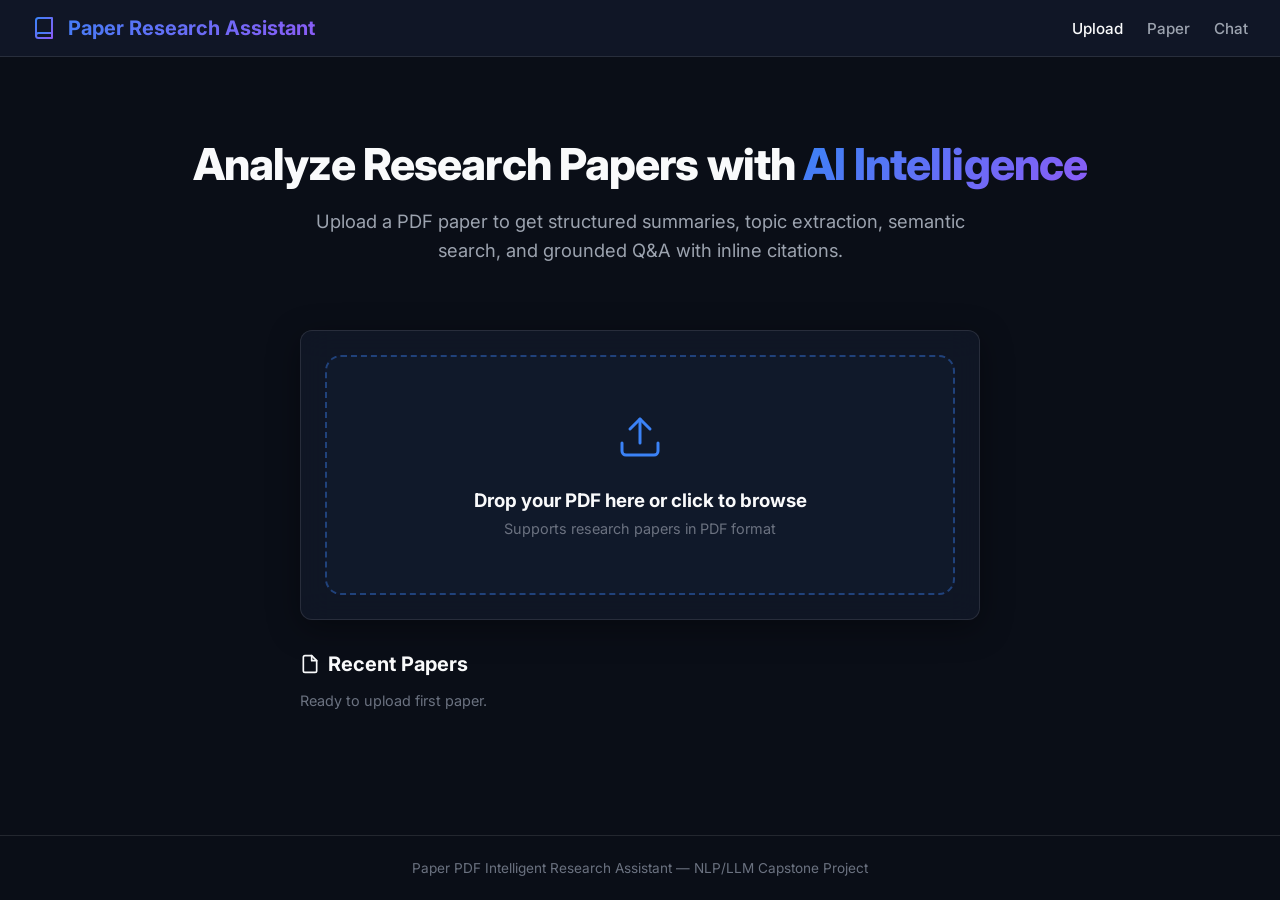
==== frontend/index.html @ a8217ef2 "Implement LLM and frontend research assistant" ====
<!DOCTYPE html>
<html lang="en">
<head>
  <meta charset="UTF-8">
  <meta name="viewport" content="width=device-width, initial-scale=1.0">
  <meta name="description" content="Upload and analyze research papers with AI-powered summarization, semantic retrieval, and grounded Q&A.">
  <title>Paper Research Assistant</title>
  <link rel="preconnect" href="https://fonts.googleapis.com">
  <link href="https://fonts.googleapis.com/css2?family=Inter:wght@400;500;600;700;800&display=swap" rel="stylesheet">
  <link rel="stylesheet" href="css/style.css">
</head>
<body>

  <header>
    <a href="index.html" class="logo">
      <svg width="24" height="24" viewBox="0 0 24 24" fill="none" stroke="url(#grad)" stroke-width="2" stroke-linecap="round" stroke-linejoin="round">
        <defs><linearGradient id="grad" x1="0" y1="0" x2="1" y2="1"><stop offset="0%" stop-color="#3b82f6"/><stop offset="100%" stop-color="#8b5cf6"/></linearGradient></defs>
        <path d="M4 19.5A2.5 2.5 0 0 1 6.5 17H20"/>
        <path d="M6.5 2H20v20H6.5A2.5 2.5 0 0 1 4 19.5v-15A2.5 2.5 0 0 1 6.5 2z"/>
        <line x1="8" y1="7" x2="16" y2="7"/>
        <line x1="8" y1="11" x2="14" y2="11"/>
      </svg>
      Paper Research Assistant
    </a>
    <nav>
      <a href="index.html" class="active">Upload</a>
      <a href="paper.html">Paper</a>
      <a href="chat.html">Chat</a>
    </nav>
  </header>

  <main>
    <section class="hero">
      <h1>Analyze Research Papers with <span>AI Intelligence</span></h1>
      <p>Upload a PDF paper to get structured summaries, topic extraction, semantic search, and grounded Q&A with inline citations.</p>
    </section>

    <!-- Upload Area -->
    <div class="card" style="max-width: 680px; margin: 0 auto 2rem;">
      <div id="uploadArea" class="upload-area">
        <div class="upload-icon">
          <svg width="48" height="48" viewBox="0 0 24 24" fill="none" stroke="currentColor" stroke-width="1.5" stroke-linecap="round" stroke-linejoin="round">
            <path d="M21 15v4a2 2 0 0 1-2 2H5a2 2 0 0 1-2-2v-4"/>
            <polyline points="17 8 12 3 7 8"/>
            <line x1="12" y1="3" x2="12" y2="15"/>
          </svg>
        </div>
        <h3 style="margin-bottom: 0.5rem;">Drop your PDF here or click to browse</h3>
        <p style="color: var(--text-muted); font-size: 0.9rem;">Supports research papers in PDF format</p>
        <input type="file" id="fileInput" accept=".pdf" hidden>
      </div>
      <div id="uploadStatus"></div>
    </div>

    <!-- Recent Documents -->
    <div style="max-width: 680px; margin: 0 auto;">
      <h2 class="section-title">
        <svg width="20" height="20" viewBox="0 0 24 24" fill="none" stroke="currentColor" stroke-width="2" stroke-linecap="round" stroke-linejoin="round">
          <path d="M14 2H6a2 2 0 0 0-2 2v16a2 2 0 0 0 2 2h12a2 2 0 0 0 2-2V8z"/>
          <polyline points="14 2 14 8 20 8"/>
        </svg>
        Recent Papers
      </h2>
      <div id="recentDocsList">
        <p style="color: var(--text-muted); font-size: 0.9rem;">No papers uploaded yet.</p>
      </div>
    </div>
  </main>

  <footer>
    Paper PDF Intelligent Research Assistant &mdash; NLP/LLM Capstone Project
  </footer>

  <script src="js/api.js"></script>
  <script src="js/upload.js"></script>
</body>
</html>
---- frontend/css/style.css ----
:root {
  --bg-primary: #0a0e17;
  --bg-secondary: #111827;
  --bg-card: rgba(17, 24, 39, 0.85);
  --border-color: rgba(255, 255, 255, 0.1);
  --accent-primary: #3b82f6;
  --accent-gradient: linear-gradient(135deg, #3b82f6 0%, #8b5cf6 100%);
  --accent-cyan: #06b6d4;
  --accent-emerald: #10b981;
  --text-primary: #f9fafb;
  --text-secondary: #9ca3af;
  --text-muted: #6b7280;
  --radius-sm: 8px;
  --radius-md: 12px;
  --radius-lg: 16px;
  --shadow-card: 0 8px 32px 0 rgba(0, 0, 0, 0.37);
  --transition: all 0.25s ease-in-out;
}

* {
  box-sizing: border-box;
  margin: 0;
  padding: 0;
  font-family: 'Inter', -apple-system, BlinkMacSystemFont, "Segoe UI", Roboto, sans-serif;
}

body {
  background-color: var(--bg-primary);
  color: var(--text-primary);
  min-height: 100vh;
  display: flex;
  flex-direction: column;
}

header {
  background: rgba(17, 24, 39, 0.95);
  backdrop-filter: blur(10px);
  border-bottom: 1px solid var(--border-color);
  padding: 1rem 2rem;
  display: flex;
  justify-content: space-between;
  align-items: center;
  position: sticky;
  top: 0;
  z-index: 100;
}

.logo {
  display: flex;
  align-items: center;
  gap: 0.75rem;
  font-size: 1.25rem;
  font-weight: 700;
  background: var(--accent-gradient);
  -webkit-background-clip: text;
  -webkit-text-fill-color: transparent;
  text-decoration: none;
}

nav {
  display: flex;
  gap: 1.5rem;
}

nav a {
  color: var(--text-secondary);
  text-decoration: none;
  font-weight: 500;
  font-size: 0.95rem;
  transition: var(--transition);
}

nav a:hover, nav a.active {
  color: var(--text-primary);
}

main {
  flex: 1;
  max-width: 1200px;
  width: 100%;
  margin: 0 auto;
  padding: 2rem 1.5rem;
}

.hero {
  text-align: center;
  padding: 3rem 1rem 2rem;
}

.hero h1 {
  font-size: 2.75rem;
  font-weight: 800;
  margin-bottom: 1rem;
  letter-spacing: -0.02em;
}

.hero h1 span {
  background: var(--accent-gradient);
  -webkit-background-clip: text;
  -webkit-text-fill-color: transparent;
}

.hero p {
  color: var(--text-secondary);
  font-size: 1.15rem;
  max-width: 650px;
  margin: 0 auto 2rem;
  line-height: 1.6;
}

.card {
  background: var(--bg-card);
  backdrop-filter: blur(16px);
  border: 1px solid var(--border-color);
  border-radius: var(--radius-md);
  padding: 1.5rem;
  box-shadow: var(--shadow-card);
  margin-bottom: 1.5rem;
}

.upload-area {
  border: 2px dashed rgba(59, 130, 246, 0.4);
  border-radius: var(--radius-lg);
  padding: 3.5rem 2rem;
  text-align: center;
  cursor: pointer;
  transition: var(--transition);
  background: rgba(59, 130, 246, 0.03);
}

.upload-area:hover, .upload-area.dragover {
  border-color: var(--accent-primary);
  background: rgba(59, 130, 246, 0.08);
}

.upload-icon {
  font-size: 3rem;
  color: var(--accent-primary);
  margin-bottom: 1rem;
}

.btn {
  display: inline-flex;
  align-items: center;
  gap: 0.5rem;
  padding: 0.75rem 1.5rem;
  border-radius: var(--radius-sm);
  font-weight: 600;
  font-size: 0.95rem;
  cursor: pointer;
  border: none;
  transition: var(--transition);
  text-decoration: none;
}

.btn-primary {
  background: var(--accent-gradient);
  color: #fff;
  box-shadow: 0 4px 14px 0 rgba(59, 130, 246, 0.39);
}

.btn-primary:hover {
  transform: translateY(-1px);
  box-shadow: 0 6px 20px rgba(59, 130, 246, 0.5);
}

.badge {
  display: inline-block;
  padding: 0.25rem 0.6rem;
  border-radius: 9999px;
  font-size: 0.75rem;
  font-weight: 600;
  text-transform: uppercase;
}

.badge-rag { background: rgba(59, 130, 246, 0.2); color: #60a5fa; border: 1px solid rgba(59, 130, 246, 0.4); }
.badge-web { background: rgba(16, 185, 129, 0.2); color: #34d399; border: 1px solid rgba(16, 185, 129, 0.4); }
.badge-hybrid { background: rgba(139, 92, 246, 0.2); color: #c084fc; border: 1px solid rgba(139, 92, 246, 0.4); }

.grid-2 { display: grid; grid-template-columns: repeat(auto-fit, minmax(320px, 1fr)); gap: 1.5rem; }
.grid-3 { display: grid; grid-template-columns: repeat(auto-fit, minmax(260px, 1fr)); gap: 1rem; }

.section-title {
  font-size: 1.25rem;
  font-weight: 700;
  margin-bottom: 1rem;
  display: flex;
  align-items: center;
  gap: 0.5rem;
}

.tag-list {
  display: flex;
  flex-wrap: wrap;
  gap: 0.5rem;
}

.tag {
  background: rgba(255, 255, 255, 0.05);
  border: 1px solid var(--border-color);
  padding: 0.35rem 0.75rem;
  border-radius: var(--radius-sm);
  font-size: 0.85rem;
  color: var(--text-primary);
}

.loader {
  border: 3px solid rgba(255, 255, 255, 0.1);
  border-radius: 50%;
  border-top: 3px solid var(--accent-primary);
  width: 24px;
  height: 24px;
  animation: spin 1s linear infinite;
  display: inline-block;
}

@keyframes spin {
  0% { transform: rotate(0deg); }
  100% { transform: rotate(360deg); }
}

footer {
  text-align: center;
  padding: 1.5rem;
  color: var(--text-muted);
  font-size: 0.85rem;
  border-top: 1px solid var(--border-color);
}
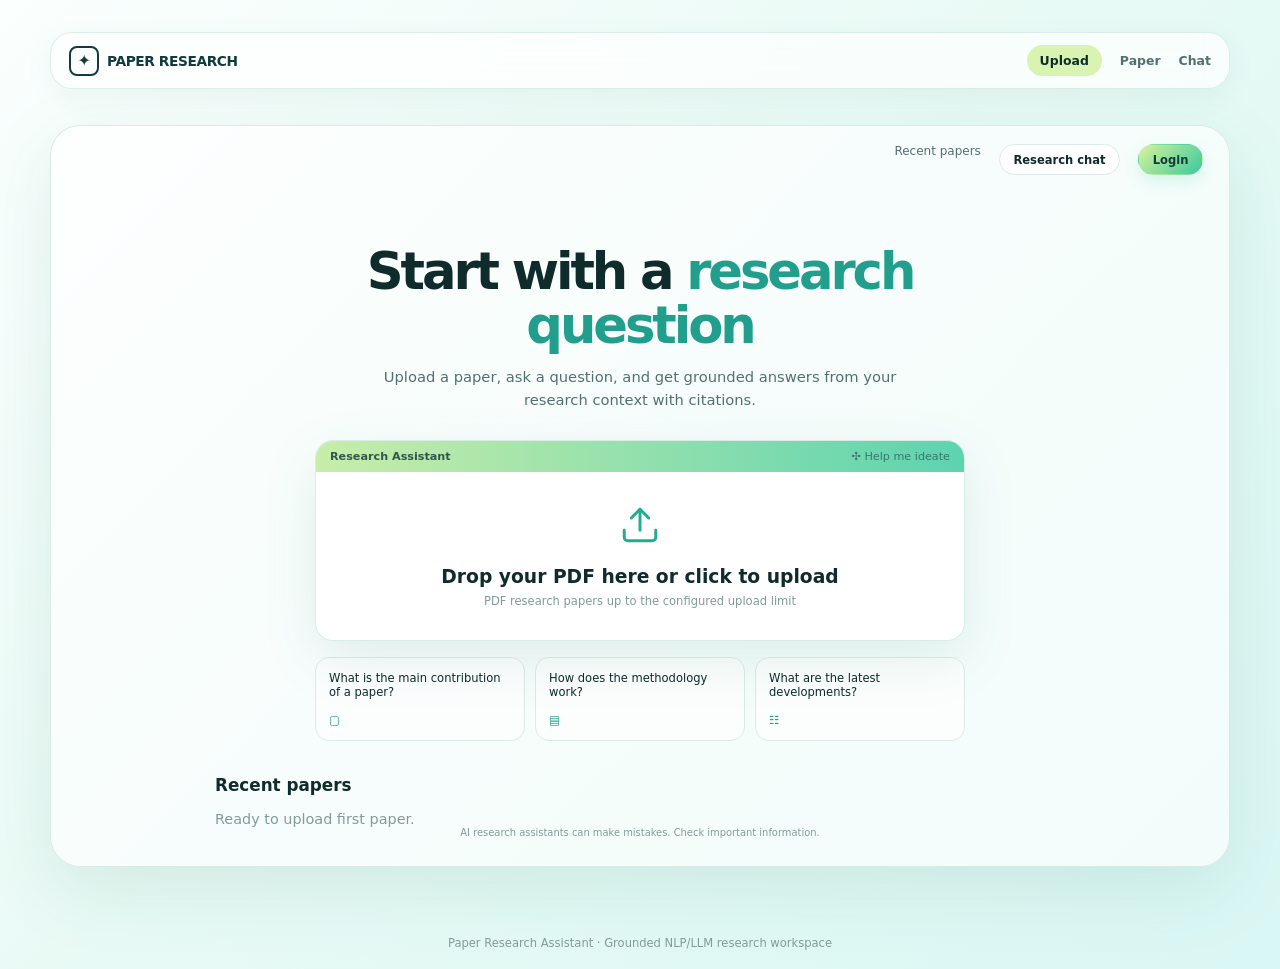
==== commit 9948f3f7: "Refresh frontend with research workspace design" ====
--- a/frontend/index.html
+++ b/frontend/index.html
@@ -3,25 +3,15 @@
 <head>
   <meta charset="UTF-8">
   <meta name="viewport" content="width=device-width, initial-scale=1.0">
-  <meta name="description" content="Upload and analyze research papers with AI-powered summarization, semantic retrieval, and grounded Q&A.">
+  <meta name="description" content="Upload and explore research papers with an AI research assistant.">
   <title>Paper Research Assistant</title>
   <link rel="preconnect" href="https://fonts.googleapis.com">
-  <link href="https://fonts.googleapis.com/css2?family=Inter:wght@400;500;600;700;800&display=swap" rel="stylesheet">
+  <link href="https://fonts.googleapis.com/css2?family=DM+Sans:wght@400;500;600;700;800&display=swap" rel="stylesheet">
   <link rel="stylesheet" href="css/style.css">
 </head>
 <body>
-
   <header>
-    <a href="index.html" class="logo">
-      <svg width="24" height="24" viewBox="0 0 24 24" fill="none" stroke="url(#grad)" stroke-width="2" stroke-linecap="round" stroke-linejoin="round">
-        <defs><linearGradient id="grad" x1="0" y1="0" x2="1" y2="1"><stop offset="0%" stop-color="#3b82f6"/><stop offset="100%" stop-color="#8b5cf6"/></linearGradient></defs>
-        <path d="M4 19.5A2.5 2.5 0 0 1 6.5 17H20"/>
-        <path d="M6.5 2H20v20H6.5A2.5 2.5 0 0 1 4 19.5v-15A2.5 2.5 0 0 1 6.5 2z"/>
-        <line x1="8" y1="7" x2="16" y2="7"/>
-        <line x1="8" y1="11" x2="14" y2="11"/>
-      </svg>
-      Paper Research Assistant
-    </a>
+    <a href="index.html" class="logo"><span class="logo-mark">✦</span> PAPER RESEARCH</a>
     <nav>
       <a href="index.html" class="active">Upload</a>
       <a href="paper.html">Paper</a>
@@ -29,47 +19,43 @@
     </nav>
   </header>
 
-  <main>
-    <section class="hero">
-      <h1>Analyze Research Papers with <span>AI Intelligence</span></h1>
-      <p>Upload a PDF paper to get structured summaries, topic extraction, semantic search, and grounded Q&A with inline citations.</p>
+  <main class="research-shell">
+    <section class="research-workspace landing-workspace">
+      <div class="workspace-topbar">
+        <a href="#recent">Recent papers</a>
+        <a href="chat.html" class="btn">Research chat</a>
+        <a href="chat.html" class="btn btn-primary">Login</a>
+      </div>
+      <section class="hero">
+        <h1>Start with a <span>research question</span></h1>
+        <p>Upload a paper, ask a question, and get grounded answers from your research context with citations.</p>
+      </section>
+
+      <div class="landing-composer card">
+        <div class="landing-composer-bar"><strong>Research Assistant</strong><span>✣ Help me ideate</span></div>
+        <div id="uploadArea" class="upload-area">
+          <div class="upload-icon"><svg viewBox="0 0 24 24" fill="none" stroke="currentColor" stroke-width="1.7" stroke-linecap="round" stroke-linejoin="round"><path d="M21 15v4a2 2 0 0 1-2 2H5a2 2 0 0 1-2-2v-4"/><polyline points="17 8 12 3 7 8"/><line x1="12" y1="3" x2="12" y2="15"/></svg></div>
+          <h3>Drop your PDF here or click to upload</h3>
+          <p>PDF research papers up to the configured upload limit</p>
+          <input type="file" id="fileInput" accept=".pdf,application/pdf" hidden>
+        </div>
+        <div id="uploadStatus"></div>
+      </div>
+
+      <div class="landing-suggestions">
+        <a class="suggestion-card" href="chat.html">What is the main contribution of a paper?<span class="suggestion-icon">▢</span></a>
+        <a class="suggestion-card" href="chat.html">How does the methodology work?<span class="suggestion-icon">▤</span></a>
+        <a class="suggestion-card" href="chat.html">What are the latest developments?<span class="suggestion-icon">☷</span></a>
+      </div>
+
+      <section id="recent" class="recent-section">
+        <h2 class="section-title">Recent papers</h2>
+        <div id="recentDocsList"><p class="empty-state">No papers uploaded yet.</p></div>
+      </section>
+      <p class="chat-disclaimer">AI research assistants can make mistakes. Check important information.</p>
     </section>
-
-    <!-- Upload Area -->
-    <div class="card" style="max-width: 680px; margin: 0 auto 2rem;">
-      <div id="uploadArea" class="upload-area">
-        <div class="upload-icon">
-          <svg width="48" height="48" viewBox="0 0 24 24" fill="none" stroke="currentColor" stroke-width="1.5" stroke-linecap="round" stroke-linejoin="round">
-            <path d="M21 15v4a2 2 0 0 1-2 2H5a2 2 0 0 1-2-2v-4"/>
-            <polyline points="17 8 12 3 7 8"/>
-            <line x1="12" y1="3" x2="12" y2="15"/>
-          </svg>
-        </div>
-        <h3 style="margin-bottom: 0.5rem;">Drop your PDF here or click to browse</h3>
-        <p style="color: var(--text-muted); font-size: 0.9rem;">Supports research papers in PDF format</p>
-        <input type="file" id="fileInput" accept=".pdf" hidden>
-      </div>
-      <div id="uploadStatus"></div>
-    </div>
-
-    <!-- Recent Documents -->
-    <div style="max-width: 680px; margin: 0 auto;">
-      <h2 class="section-title">
-        <svg width="20" height="20" viewBox="0 0 24 24" fill="none" stroke="currentColor" stroke-width="2" stroke-linecap="round" stroke-linejoin="round">
-          <path d="M14 2H6a2 2 0 0 0-2 2v16a2 2 0 0 0 2 2h12a2 2 0 0 0 2-2V8z"/>
-          <polyline points="14 2 14 8 20 8"/>
-        </svg>
-        Recent Papers
-      </h2>
-      <div id="recentDocsList">
-        <p style="color: var(--text-muted); font-size: 0.9rem;">No papers uploaded yet.</p>
-      </div>
-    </div>
   </main>
-
-  <footer>
-    Paper PDF Intelligent Research Assistant &mdash; NLP/LLM Capstone Project
-  </footer>
+  <footer>Paper Research Assistant · Grounded NLP/LLM research workspace</footer>
 
   <script src="js/api.js"></script>
   <script src="js/upload.js"></script>
--- a/frontend/css/style.css
+++ b/frontend/css/style.css
@@ -1,228 +1,110 @@
 :root {
-  --bg-primary: #0a0e17;
-  --bg-secondary: #111827;
-  --bg-card: rgba(17, 24, 39, 0.85);
-  --border-color: rgba(255, 255, 255, 0.1);
-  --accent-primary: #3b82f6;
-  --accent-gradient: linear-gradient(135deg, #3b82f6 0%, #8b5cf6 100%);
-  --accent-cyan: #06b6d4;
-  --accent-emerald: #10b981;
-  --text-primary: #f9fafb;
-  --text-secondary: #9ca3af;
-  --text-muted: #6b7280;
-  --radius-sm: 8px;
-  --radius-md: 12px;
-  --radius-lg: 16px;
-  --shadow-card: 0 8px 32px 0 rgba(0, 0, 0, 0.37);
-  --transition: all 0.25s ease-in-out;
+  --bg-primary: #eafbf6;
+  --bg-secondary: #f9fffd;
+  --bg-card: rgba(255, 255, 255, 0.84);
+  --border-color: #dcebe7;
+  --accent-primary: #39c9a0;
+  --accent-gradient: linear-gradient(135deg, #d7f39a 0%, #39c9a0 100%);
+  --accent-cyan: #169d8b;
+  --accent-emerald: #1eae8c;
+  --text-primary: #102b2c;
+  --text-secondary: #527071;
+  --text-muted: #829b99;
+  --radius-sm: 10px;
+  --radius-md: 18px;
+  --radius-lg: 28px;
+  --shadow-card: 0 18px 55px rgba(61, 125, 111, 0.12);
+  --transition: all 0.2s ease;
 }
 
-* {
-  box-sizing: border-box;
-  margin: 0;
-  padding: 0;
-  font-family: 'Inter', -apple-system, BlinkMacSystemFont, "Segoe UI", Roboto, sans-serif;
+* { box-sizing: border-box; margin: 0; padding: 0; }
+
+body {
+  background: linear-gradient(135deg, #fbfffe 0%, #e8faf5 48%, #d9f7f4 100%);
+  color: var(--text-primary);
+  min-height: 100vh;
+  font-family: Inter, ui-sans-serif, system-ui, -apple-system, BlinkMacSystemFont, "Segoe UI", sans-serif;
 }
 
-body {
-  background-color: var(--bg-primary);
-  color: var(--text-primary);
-  min-height: 100vh;
+a { color: inherit; }
+
+header {
+  width: min(1180px, calc(100% - 36px));
+  margin: 32px auto 0;
+  padding: 12px 18px;
   display: flex;
-  flex-direction: column;
+  align-items: center;
+  justify-content: space-between;
+  border: 1px solid rgba(213, 235, 228, 0.85);
+  border-radius: 22px;
+  background: rgba(255, 255, 255, 0.7);
+  box-shadow: 0 8px 28px rgba(56, 121, 104, 0.07);
+  backdrop-filter: blur(18px);
 }
 
-header {
-  background: rgba(17, 24, 39, 0.95);
-  backdrop-filter: blur(10px);
-  border-bottom: 1px solid var(--border-color);
-  padding: 1rem 2rem;
-  display: flex;
-  justify-content: space-between;
-  align-items: center;
-  position: sticky;
-  top: 0;
-  z-index: 100;
+.logo { display: inline-flex; align-items: center; gap: 8px; text-decoration: none; color: #123b3d; font-size: 0.86rem; font-weight: 800; letter-spacing: -0.03em; }
+.logo-mark { display: grid; place-items: center; width: 30px; height: 30px; border: 2px solid #123b3d; border-radius: 8px; color: #123b3d; font-size: 1rem; }
+header .logo svg { display: none; }
+nav { display: flex; align-items: center; gap: 18px; }
+nav a { color: var(--text-secondary); text-decoration: none; font-size: 0.78rem; font-weight: 600; }
+nav a:hover, nav a.active { color: var(--text-primary); }
+nav a.active { background: #d9f4b1; padding: 8px 13px; border-radius: 999px; }
+
+main { width: min(1180px, calc(100% - 36px)); margin: 0 auto; padding: 36px 0 50px; }
+.hero { text-align: center; padding: 62px 12px 28px; }
+.hero h1 { max-width: 630px; margin: 0 auto 12px; font-size: clamp(2rem, 4vw, 3.25rem); line-height: 1.05; letter-spacing: -0.06em; font-weight: 800; }
+.hero h1 span { color: #219f8c; }
+.hero p { max-width: 560px; margin: 0 auto; color: var(--text-secondary); font-size: 0.92rem; line-height: 1.6; }
+
+.card { background: var(--bg-card); border: 1px solid rgba(215, 235, 228, 0.95); border-radius: var(--radius-md); padding: 1.4rem; box-shadow: var(--shadow-card); margin-bottom: 1.25rem; backdrop-filter: blur(16px); }
+.upload-area { border: 1.5px dashed #74cdb6; border-radius: 20px; padding: 3.3rem 2rem; text-align: center; cursor: pointer; transition: var(--transition); background: rgba(228, 251, 238, 0.58); }
+.upload-area:hover, .upload-area.dragover { border-color: #20b492; background: rgba(214, 246, 219, 0.9); transform: translateY(-2px); }
+.upload-icon { color: #22ad91; margin-bottom: 1rem; }
+.upload-icon svg { width: 42px; height: 42px; }
+
+.btn { display: inline-flex; align-items: center; justify-content: center; gap: 0.5rem; padding: 0.68rem 1.1rem; border: 1px solid var(--border-color); border-radius: 999px; color: var(--text-primary); background: white; font-weight: 700; font-size: 0.78rem; cursor: pointer; text-decoration: none; transition: var(--transition); }
+.btn:hover { transform: translateY(-1px); box-shadow: 0 8px 18px rgba(40, 137, 112, 0.12); }
+.btn-primary { border-color: transparent; color: #143b36; background: var(--accent-gradient); box-shadow: 0 7px 16px rgba(47, 193, 157, 0.16); }
+
+.badge { display: inline-block; padding: 0.25rem 0.6rem; border-radius: 999px; font-size: 0.68rem; font-weight: 800; text-transform: uppercase; letter-spacing: 0.03em; }
+.badge-rag { background: #dff3bc; color: #39734c; border: 1px solid #c5e69d; }
+.badge-web { background: #d6f6ef; color: #168672; border: 1px solid #afe6d7; }
+.badge-hybrid { background: #e8defb; color: #7652a8; border: 1px solid #d6c6f5; }
+
+.grid-2 { display: grid; grid-template-columns: repeat(auto-fit, minmax(320px, 1fr)); gap: 1.25rem; }
+.grid-3 { display: grid; grid-template-columns: repeat(auto-fit, minmax(220px, 1fr)); gap: 1rem; }
+.section-title { display: flex; align-items: center; gap: 0.5rem; margin-bottom: 1rem; font-size: 1.05rem; font-weight: 800; }
+.tag-list { display: flex; flex-wrap: wrap; gap: 0.5rem; }
+.tag { padding: 0.4rem 0.75rem; border: 1px solid var(--border-color); border-radius: 999px; background: #f5fffb; color: var(--text-secondary); font-size: 0.78rem; }
+
+.loader { display: inline-block; width: 22px; height: 22px; border: 3px solid #d3eee5; border-top-color: #25b797; border-radius: 50%; animation: spin 1s linear infinite; }
+@keyframes spin { to { transform: rotate(360deg); } }
+footer { padding: 1.2rem; color: var(--text-muted); font-size: 0.72rem; text-align: center; }
+
+.research-shell { min-height: calc(100vh - 120px); display: flex; align-items: stretch; }
+.research-workspace { width: 100%; min-height: 650px; border: 1px solid rgba(213, 235, 228, 0.95); border-radius: 30px; background: rgba(255, 255, 255, 0.64); box-shadow: 0 22px 70px rgba(58, 128, 111, 0.13); overflow: hidden; }
+.workspace-topbar { display: flex; justify-content: flex-end; gap: 18px; padding: 18px 26px 8px; color: var(--text-secondary); font-size: 0.75rem; }
+.workspace-topbar a { text-decoration: none; }
+.workspace-topbar .btn { padding: 0.48rem 0.85rem; font-size: 0.72rem; }
+.landing-workspace { padding-bottom: 28px; }
+.landing-composer { width: min(650px, calc(100% - 28px)); margin: 0 auto; padding: 0; overflow: hidden; }
+.landing-composer-bar { display: flex; align-items: center; justify-content: space-between; padding: 9px 14px; background: linear-gradient(90deg, #c8eda9, #5dd3b0); color: #31564c; font-size: 0.7rem; }
+.landing-composer-bar span { color: #38786a; }
+.landing-composer .upload-area { margin: 0; border: 0; border-radius: 0; padding: 32px 20px; background: rgba(255,255,255,0.74); }
+.landing-composer .upload-area p { margin-top: 7px; color: var(--text-muted); font-size: 0.72rem; }
+.landing-suggestions { display: grid; grid-template-columns: repeat(3, minmax(0, 1fr)); gap: 10px; width: min(650px, calc(100% - 28px)); margin: 16px auto 34px; }
+.landing-suggestions .suggestion-card { min-height: 84px; padding: 13px; border: 1px solid #dcebe6; border-radius: 14px; background: rgba(255,255,255,0.67); color: var(--text-primary); text-decoration: none; font-size: 0.72rem; }
+.landing-suggestions .suggestion-card:hover { background: white; }
+.suggestion-icon { display: block; margin-top: 14px; color: var(--accent-cyan); }
+.recent-section { width: min(850px, calc(100% - 28px)); margin: 0 auto; }
+.empty-state { color: var(--text-muted); font-size: 0.78rem; text-align: center; }
+.chat-disclaimer { color: var(--text-muted); font-size: 0.62rem; text-align: center; }
+
+@media (max-width: 720px) {
+  header { margin-top: 14px; }
+  header nav { gap: 8px; }
+  nav a:not(.active) { display: none; }
+  main { width: min(100% - 22px, 1180px); padding-top: 18px; }
+  .hero { padding-top: 35px; }
+  .landing-suggestions { grid-template-columns: 1fr; }
 }
-
-.logo {
-  display: flex;
-  align-items: center;
-  gap: 0.75rem;
-  font-size: 1.25rem;
-  font-weight: 700;
-  background: var(--accent-gradient);
-  -webkit-background-clip: text;
-  -webkit-text-fill-color: transparent;
-  text-decoration: none;
-}
-
-nav {
-  display: flex;
-  gap: 1.5rem;
-}
-
-nav a {
-  color: var(--text-secondary);
-  text-decoration: none;
-  font-weight: 500;
-  font-size: 0.95rem;
-  transition: var(--transition);
-}
-
-nav a:hover, nav a.active {
-  color: var(--text-primary);
-}
-
-main {
-  flex: 1;
-  max-width: 1200px;
-  width: 100%;
-  margin: 0 auto;
-  padding: 2rem 1.5rem;
-}
-
-.hero {
-  text-align: center;
-  padding: 3rem 1rem 2rem;
-}
-
-.hero h1 {
-  font-size: 2.75rem;
-  font-weight: 800;
-  margin-bottom: 1rem;
-  letter-spacing: -0.02em;
-}
-
-.hero h1 span {
-  background: var(--accent-gradient);
-  -webkit-background-clip: text;
-  -webkit-text-fill-color: transparent;
-}
-
-.hero p {
-  color: var(--text-secondary);
-  font-size: 1.15rem;
-  max-width: 650px;
-  margin: 0 auto 2rem;
-  line-height: 1.6;
-}
-
-.card {
-  background: var(--bg-card);
-  backdrop-filter: blur(16px);
-  border: 1px solid var(--border-color);
-  border-radius: var(--radius-md);
-  padding: 1.5rem;
-  box-shadow: var(--shadow-card);
-  margin-bottom: 1.5rem;
-}
-
-.upload-area {
-  border: 2px dashed rgba(59, 130, 246, 0.4);
-  border-radius: var(--radius-lg);
-  padding: 3.5rem 2rem;
-  text-align: center;
-  cursor: pointer;
-  transition: var(--transition);
-  background: rgba(59, 130, 246, 0.03);
-}
-
-.upload-area:hover, .upload-area.dragover {
-  border-color: var(--accent-primary);
-  background: rgba(59, 130, 246, 0.08);
-}
-
-.upload-icon {
-  font-size: 3rem;
-  color: var(--accent-primary);
-  margin-bottom: 1rem;
-}
-
-.btn {
-  display: inline-flex;
-  align-items: center;
-  gap: 0.5rem;
-  padding: 0.75rem 1.5rem;
-  border-radius: var(--radius-sm);
-  font-weight: 600;
-  font-size: 0.95rem;
-  cursor: pointer;
-  border: none;
-  transition: var(--transition);
-  text-decoration: none;
-}
-
-.btn-primary {
-  background: var(--accent-gradient);
-  color: #fff;
-  box-shadow: 0 4px 14px 0 rgba(59, 130, 246, 0.39);
-}
-
-.btn-primary:hover {
-  transform: translateY(-1px);
-  box-shadow: 0 6px 20px rgba(59, 130, 246, 0.5);
-}
-
-.badge {
-  display: inline-block;
-  padding: 0.25rem 0.6rem;
-  border-radius: 9999px;
-  font-size: 0.75rem;
-  font-weight: 600;
-  text-transform: uppercase;
-}
-
-.badge-rag { background: rgba(59, 130, 246, 0.2); color: #60a5fa; border: 1px solid rgba(59, 130, 246, 0.4); }
-.badge-web { background: rgba(16, 185, 129, 0.2); color: #34d399; border: 1px solid rgba(16, 185, 129, 0.4); }
-.badge-hybrid { background: rgba(139, 92, 246, 0.2); color: #c084fc; border: 1px solid rgba(139, 92, 246, 0.4); }
-
-.grid-2 { display: grid; grid-template-columns: repeat(auto-fit, minmax(320px, 1fr)); gap: 1.5rem; }
-.grid-3 { display: grid; grid-template-columns: repeat(auto-fit, minmax(260px, 1fr)); gap: 1rem; }
-
-.section-title {
-  font-size: 1.25rem;
-  font-weight: 700;
-  margin-bottom: 1rem;
-  display: flex;
-  align-items: center;
-  gap: 0.5rem;
-}
-
-.tag-list {
-  display: flex;
-  flex-wrap: wrap;
-  gap: 0.5rem;
-}
-
-.tag {
-  background: rgba(255, 255, 255, 0.05);
-  border: 1px solid var(--border-color);
-  padding: 0.35rem 0.75rem;
-  border-radius: var(--radius-sm);
-  font-size: 0.85rem;
-  color: var(--text-primary);
-}
-
-.loader {
-  border: 3px solid rgba(255, 255, 255, 0.1);
-  border-radius: 50%;
-  border-top: 3px solid var(--accent-primary);
-  width: 24px;
-  height: 24px;
-  animation: spin 1s linear infinite;
-  display: inline-block;
-}
-
-@keyframes spin {
-  0% { transform: rotate(0deg); }
-  100% { transform: rotate(360deg); }
-}
-
-footer {
-  text-align: center;
-  padding: 1.5rem;
-  color: var(--text-muted);
-  font-size: 0.85rem;
-  border-top: 1px solid var(--border-color);
-}
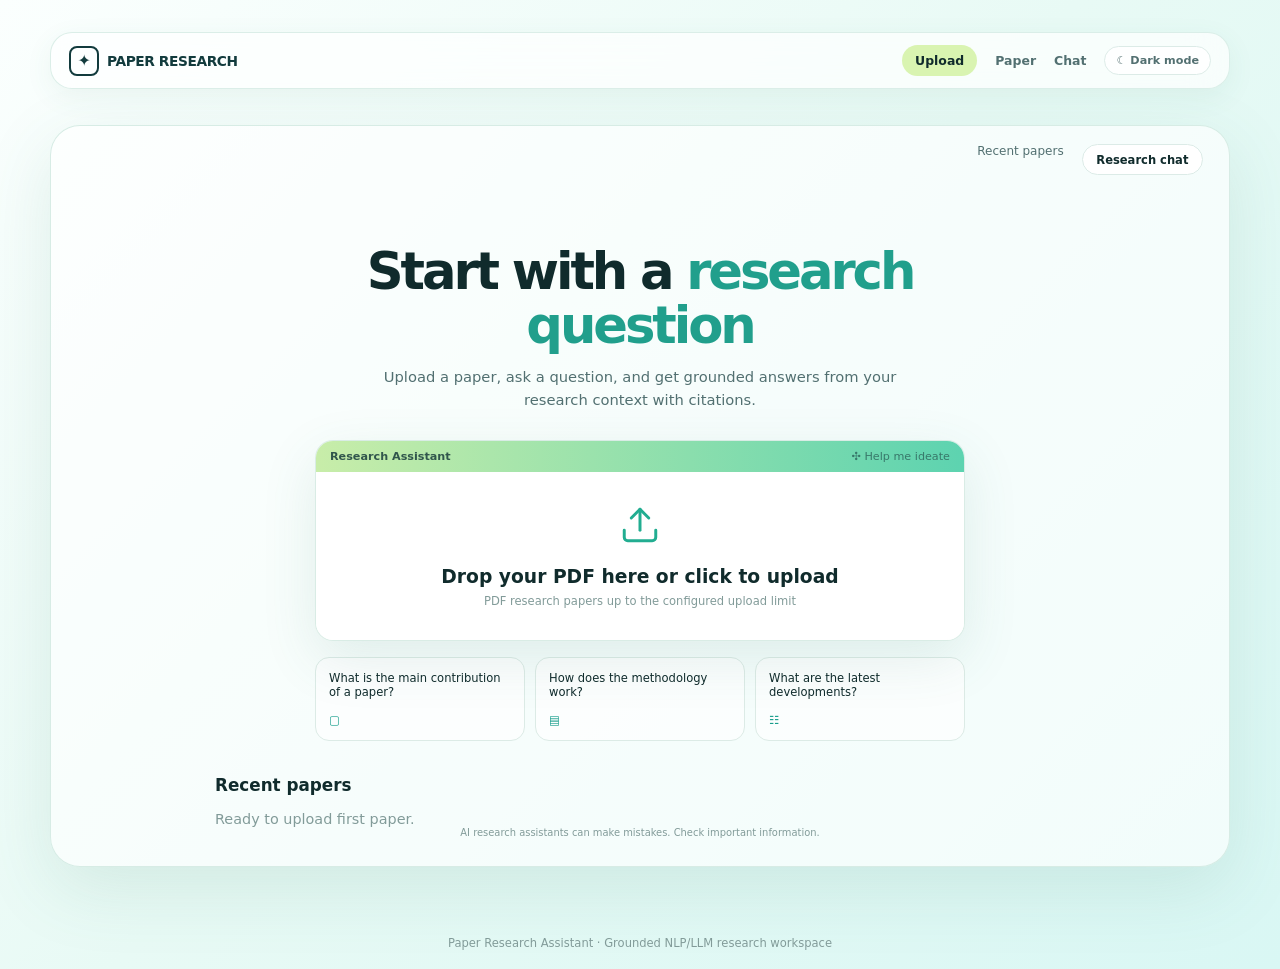
==== commit 0a2fc845: "Add dark mode and remove auth UI" ====
--- a/frontend/index.html
+++ b/frontend/index.html
@@ -16,6 +16,7 @@
       <a href="index.html" class="active">Upload</a>
       <a href="paper.html">Paper</a>
       <a href="chat.html">Chat</a>
+      <button id="themeToggle" class="theme-toggle" type="button">☾ Dark mode</button>
     </nav>
   </header>
 
@@ -24,7 +25,6 @@
       <div class="workspace-topbar">
         <a href="#recent">Recent papers</a>
         <a href="chat.html" class="btn">Research chat</a>
-        <a href="chat.html" class="btn btn-primary">Login</a>
       </div>
       <section class="hero">
         <h1>Start with a <span>research question</span></h1>
@@ -58,6 +58,7 @@
   <footer>Paper Research Assistant · Grounded NLP/LLM research workspace</footer>
 
   <script src="js/api.js"></script>
+  <script src="js/theme.js"></script>
   <script src="js/upload.js"></script>
 </body>
 </html>
--- a/frontend/css/style.css
+++ b/frontend/css/style.css
@@ -17,6 +17,17 @@
   --transition: all 0.2s ease;
 }
 
+:root[data-theme="dark"] {
+  --bg-primary: #0d1b1b;
+  --bg-secondary: #132525;
+  --bg-card: rgba(24, 43, 42, 0.9);
+  --border-color: #294846;
+  --text-primary: #e7f7f2;
+  --text-secondary: #a6c6c0;
+  --text-muted: #75928e;
+  --shadow-card: 0 18px 55px rgba(0, 0, 0, 0.26);
+}
+
 * { box-sizing: border-box; margin: 0; padding: 0; }
 
 body {
@@ -25,6 +36,8 @@
   min-height: 100vh;
   font-family: Inter, ui-sans-serif, system-ui, -apple-system, BlinkMacSystemFont, "Segoe UI", sans-serif;
 }
+
+:root[data-theme="dark"] body { background: linear-gradient(135deg, #0b1717 0%, #102525 52%, #123433 100%); }
 
 a { color: inherit; }
 
@@ -42,13 +55,21 @@
   backdrop-filter: blur(18px);
 }
 
+:root[data-theme="dark"] header,
+:root[data-theme="dark"] .research-workspace { background: rgba(18, 36, 35, 0.88); border-color: #294846; }
+
 .logo { display: inline-flex; align-items: center; gap: 8px; text-decoration: none; color: #123b3d; font-size: 0.86rem; font-weight: 800; letter-spacing: -0.03em; }
+:root[data-theme="dark"] .logo,
+:root[data-theme="dark"] .logo-mark { color: #d8f5ec; border-color: #82c9b7; }
 .logo-mark { display: grid; place-items: center; width: 30px; height: 30px; border: 2px solid #123b3d; border-radius: 8px; color: #123b3d; font-size: 1rem; }
 header .logo svg { display: none; }
 nav { display: flex; align-items: center; gap: 18px; }
 nav a { color: var(--text-secondary); text-decoration: none; font-size: 0.78rem; font-weight: 600; }
 nav a:hover, nav a.active { color: var(--text-primary); }
 nav a.active { background: #d9f4b1; padding: 8px 13px; border-radius: 999px; }
+.theme-toggle { border: 1px solid var(--border-color); border-radius: 999px; padding: 7px 11px; background: var(--bg-card); color: var(--text-secondary); font: inherit; font-size: 0.7rem; font-weight: 700; cursor: pointer; transition: var(--transition); }
+.theme-toggle:hover { border-color: var(--accent-primary); color: var(--text-primary); transform: translateY(-1px); }
+:root[data-theme="dark"] nav a.active { background: #315344; color: #e4f8bb; }
 
 main { width: min(1180px, calc(100% - 36px)); margin: 0 auto; padding: 36px 0 50px; }
 .hero { text-align: center; padding: 62px 12px 28px; }
@@ -57,12 +78,14 @@
 .hero p { max-width: 560px; margin: 0 auto; color: var(--text-secondary); font-size: 0.92rem; line-height: 1.6; }
 
 .card { background: var(--bg-card); border: 1px solid rgba(215, 235, 228, 0.95); border-radius: var(--radius-md); padding: 1.4rem; box-shadow: var(--shadow-card); margin-bottom: 1.25rem; backdrop-filter: blur(16px); }
+:root[data-theme="dark"] .card { border-color: var(--border-color); }
 .upload-area { border: 1.5px dashed #74cdb6; border-radius: 20px; padding: 3.3rem 2rem; text-align: center; cursor: pointer; transition: var(--transition); background: rgba(228, 251, 238, 0.58); }
 .upload-area:hover, .upload-area.dragover { border-color: #20b492; background: rgba(214, 246, 219, 0.9); transform: translateY(-2px); }
 .upload-icon { color: #22ad91; margin-bottom: 1rem; }
 .upload-icon svg { width: 42px; height: 42px; }
 
 .btn { display: inline-flex; align-items: center; justify-content: center; gap: 0.5rem; padding: 0.68rem 1.1rem; border: 1px solid var(--border-color); border-radius: 999px; color: var(--text-primary); background: white; font-weight: 700; font-size: 0.78rem; cursor: pointer; text-decoration: none; transition: var(--transition); }
+:root[data-theme="dark"] .btn { background: #1b3432; }
 .btn:hover { transform: translateY(-1px); box-shadow: 0 8px 18px rgba(40, 137, 112, 0.12); }
 .btn-primary { border-color: transparent; color: #143b36; background: var(--accent-gradient); box-shadow: 0 7px 16px rgba(47, 193, 157, 0.16); }
 
@@ -74,8 +97,32 @@
 .grid-2 { display: grid; grid-template-columns: repeat(auto-fit, minmax(320px, 1fr)); gap: 1.25rem; }
 .grid-3 { display: grid; grid-template-columns: repeat(auto-fit, minmax(220px, 1fr)); gap: 1rem; }
 .section-title { display: flex; align-items: center; gap: 0.5rem; margin-bottom: 1rem; font-size: 1.05rem; font-weight: 800; }
+.paper-heading { margin: 18px 0 22px; }
+.paper-title { display: flex; align-items: center; gap: 0.75rem; margin: 0; color: var(--text-primary); font-size: clamp(1.45rem, 3vw, 2.15rem); font-weight: 800; letter-spacing: -0.05em; line-height: 1.15; }
+.paper-title svg { flex: 0 0 auto; color: var(--accent-cyan); }
+.paper-meta { margin: 8px 0 0 34px; color: var(--text-muted); font-size: 0.75rem; }
+.summary-card { position: relative; overflow: hidden; }
+.summary-card::before { content: ''; position: absolute; inset: 0 auto 0 0; width: 4px; background: var(--accent-gradient); }
+.summary-copy { max-width: 920px; color: var(--text-secondary); line-height: 1.8; font-size: 0.92rem; white-space: pre-line; }
+.model-chip { display: inline-flex; margin-top: 16px; padding: 5px 9px; border: 1px solid #d5eade; border-radius: 999px; background: #f1fbf6; color: var(--accent-cyan); font-size: 0.65rem; font-weight: 700; }
+.insight-card { min-height: 170px; border-top: 3px solid #dcebe5; }
+.insight-problem { border-top-color: #f5bb58; }
+.insight-method { border-top-color: #49cbb0; }
+.insight-findings { border-top-color: #4ab9df; }
+.insight-limitations { border-top-color: #ec8b98; }
+.insight-card p { color: var(--text-secondary); line-height: 1.7; font-size: 0.86rem; }
+.contributions-card ul { margin: 0; }
+.contributions-card li { margin: 0.55rem 0; color: var(--text-secondary); }
+.loading-row { display: flex; align-items: center; gap: 0.55rem; color: var(--text-muted); font-size: 0.78rem; }
+.question-item { display: flex; align-items: center; justify-content: space-between; gap: 1rem; padding: 14px 0; border-bottom: 1px solid #e4f0eb; }
+.question-item:last-child { border-bottom: 0; }
+.question-item p { max-width: 800px; margin-top: 5px; color: var(--text-primary); font-size: 0.84rem; line-height: 1.5; }
+.question-item .btn { flex: 0 0 auto; padding: 0.5rem 0.85rem; background: #f1fbdf; border-color: #d4e9ad; color: #477252; font-size: 0.7rem; }
 .tag-list { display: flex; flex-wrap: wrap; gap: 0.5rem; }
 .tag { padding: 0.4rem 0.75rem; border: 1px solid var(--border-color); border-radius: 999px; background: #f5fffb; color: var(--text-secondary); font-size: 0.78rem; }
+:root[data-theme="dark"] .tag,
+:root[data-theme="dark"] .landing-suggestions .suggestion-card,
+:root[data-theme="dark"] .suggestion-card { background: #193331; border-color: var(--border-color); color: var(--text-primary); }
 
 .loader { display: inline-block; width: 22px; height: 22px; border: 3px solid #d3eee5; border-top-color: #25b797; border-radius: 50%; animation: spin 1s linear infinite; }
 @keyframes spin { to { transform: rotate(360deg); } }
@@ -91,10 +138,13 @@
 .landing-composer-bar { display: flex; align-items: center; justify-content: space-between; padding: 9px 14px; background: linear-gradient(90deg, #c8eda9, #5dd3b0); color: #31564c; font-size: 0.7rem; }
 .landing-composer-bar span { color: #38786a; }
 .landing-composer .upload-area { margin: 0; border: 0; border-radius: 0; padding: 32px 20px; background: rgba(255,255,255,0.74); }
+:root[data-theme="dark"] .landing-composer .upload-area { background: rgba(16, 35, 34, 0.7); }
 .landing-composer .upload-area p { margin-top: 7px; color: var(--text-muted); font-size: 0.72rem; }
 .landing-suggestions { display: grid; grid-template-columns: repeat(3, minmax(0, 1fr)); gap: 10px; width: min(650px, calc(100% - 28px)); margin: 16px auto 34px; }
 .landing-suggestions .suggestion-card { min-height: 84px; padding: 13px; border: 1px solid #dcebe6; border-radius: 14px; background: rgba(255,255,255,0.67); color: var(--text-primary); text-decoration: none; font-size: 0.72rem; }
 .landing-suggestions .suggestion-card:hover { background: white; }
+:root[data-theme="dark"] .landing-suggestions .suggestion-card:hover,
+:root[data-theme="dark"] .suggestion-card:hover { background: #244541; }
 .suggestion-icon { display: block; margin-top: 14px; color: var(--accent-cyan); }
 .recent-section { width: min(850px, calc(100% - 28px)); margin: 0 auto; }
 .empty-state { color: var(--text-muted); font-size: 0.78rem; text-align: center; }
@@ -107,4 +157,8 @@
   main { width: min(100% - 22px, 1180px); padding-top: 18px; }
   .hero { padding-top: 35px; }
   .landing-suggestions { grid-template-columns: 1fr; }
+  .paper-title { align-items: flex-start; }
+  .paper-meta { margin-left: 0; }
+  .question-item { align-items: flex-start; flex-direction: column; }
+  .theme-toggle { padding: 6px 8px; font-size: 0.62rem; }
 }
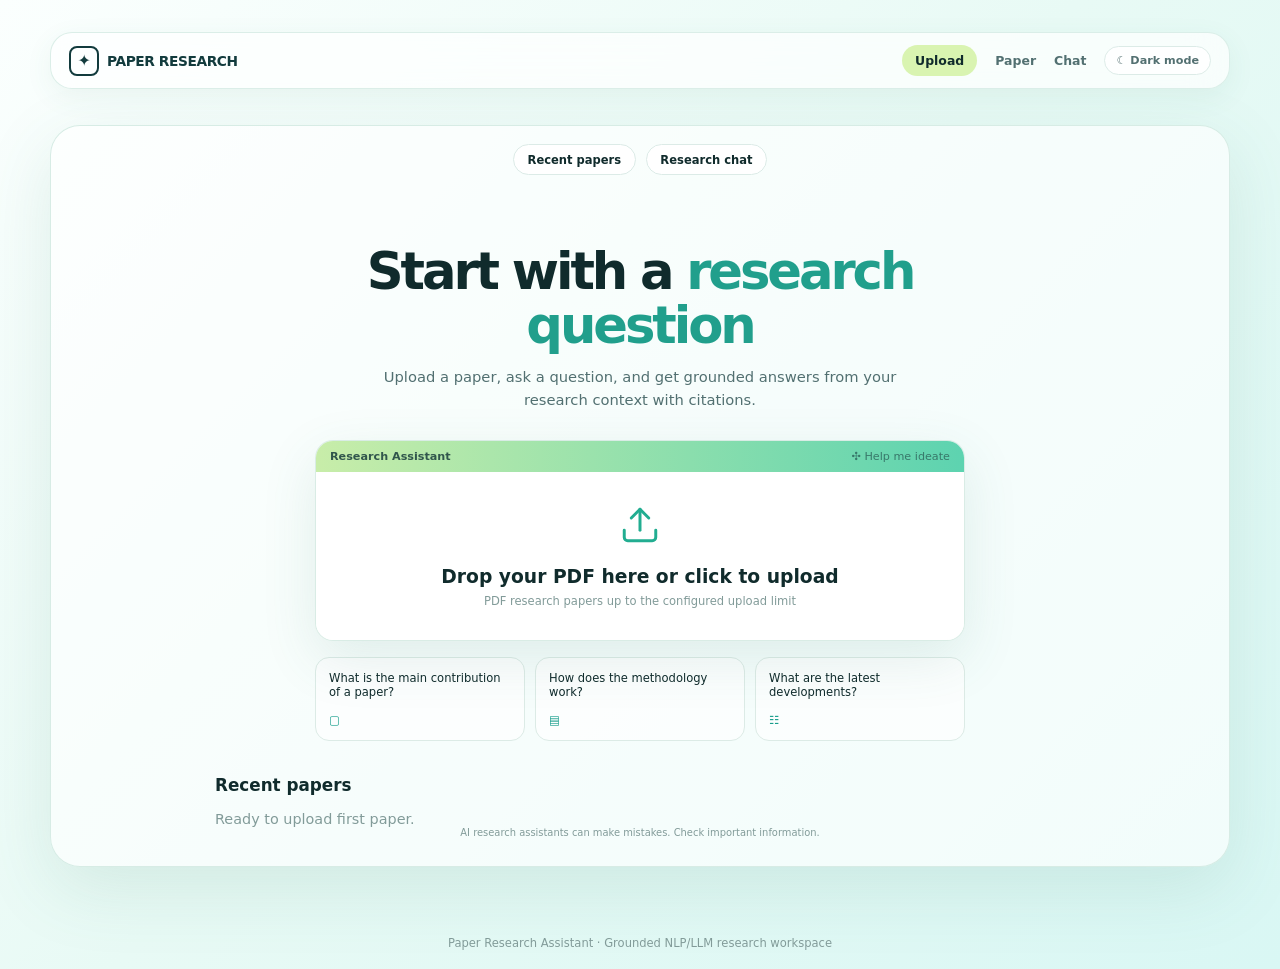
==== commit 6052b119: "Polish upload controls and tag colors" ====
--- a/frontend/index.html
+++ b/frontend/index.html
@@ -22,8 +22,8 @@
 
   <main class="research-shell">
     <section class="research-workspace landing-workspace">
-      <div class="workspace-topbar">
-        <a href="#recent">Recent papers</a>
+      <div class="workspace-topbar landing-topbar">
+        <a href="#recent" class="btn">Recent papers</a>
         <a href="chat.html" class="btn">Research chat</a>
       </div>
       <section class="hero">
--- a/frontend/css/style.css
+++ b/frontend/css/style.css
@@ -88,6 +88,7 @@
 :root[data-theme="dark"] .btn { background: #1b3432; }
 .btn:hover { transform: translateY(-1px); box-shadow: 0 8px 18px rgba(40, 137, 112, 0.12); }
 .btn-primary { border-color: transparent; color: #143b36; background: var(--accent-gradient); box-shadow: 0 7px 16px rgba(47, 193, 157, 0.16); }
+:root[data-theme="dark"] .btn-primary { color: #09201d; background: linear-gradient(135deg, #bde98a 0%, #42cfa9 100%); }
 
 .badge { display: inline-block; padding: 0.25rem 0.6rem; border-radius: 999px; font-size: 0.68rem; font-weight: 800; text-transform: uppercase; letter-spacing: 0.03em; }
 .badge-rag { background: #dff3bc; color: #39734c; border: 1px solid #c5e69d; }
@@ -120,9 +121,13 @@
 .question-item .btn { flex: 0 0 auto; padding: 0.5rem 0.85rem; background: #f1fbdf; border-color: #d4e9ad; color: #477252; font-size: 0.7rem; }
 .tag-list { display: flex; flex-wrap: wrap; gap: 0.5rem; }
 .tag { padding: 0.4rem 0.75rem; border: 1px solid var(--border-color); border-radius: 999px; background: #f5fffb; color: var(--text-secondary); font-size: 0.78rem; }
+.topic-tag { background: #e5f7ef; border-color: #9edcc2; color: #17694e; }
+.concept-tag { background: #f0eaff; border-color: #c5b1f1; color: #5b3d97; }
 :root[data-theme="dark"] .tag,
 :root[data-theme="dark"] .landing-suggestions .suggestion-card,
 :root[data-theme="dark"] .suggestion-card { background: #193331; border-color: var(--border-color); color: var(--text-primary); }
+:root[data-theme="dark"] .topic-tag { background: #183f36; border-color: #398e70; color: #a7e6c8; }
+:root[data-theme="dark"] .concept-tag { background: #30234c; border-color: #7655b4; color: #d8c5ff; }
 
 .loader { display: inline-block; width: 22px; height: 22px; border: 3px solid #d3eee5; border-top-color: #25b797; border-radius: 50%; animation: spin 1s linear infinite; }
 @keyframes spin { to { transform: rotate(360deg); } }
@@ -133,13 +138,20 @@
 .workspace-topbar { display: flex; justify-content: flex-end; gap: 18px; padding: 18px 26px 8px; color: var(--text-secondary); font-size: 0.75rem; }
 .workspace-topbar a { text-decoration: none; }
 .workspace-topbar .btn { padding: 0.48rem 0.85rem; font-size: 0.72rem; }
+.landing-topbar { justify-content: center; gap: 10px; }
+.landing-topbar .btn { min-width: 116px; }
 .landing-workspace { padding-bottom: 28px; }
 .landing-composer { width: min(650px, calc(100% - 28px)); margin: 0 auto; padding: 0; overflow: hidden; }
 .landing-composer-bar { display: flex; align-items: center; justify-content: space-between; padding: 9px 14px; background: linear-gradient(90deg, #c8eda9, #5dd3b0); color: #31564c; font-size: 0.7rem; }
 .landing-composer-bar span { color: #38786a; }
 .landing-composer .upload-area { margin: 0; border: 0; border-radius: 0; padding: 32px 20px; background: rgba(255,255,255,0.74); }
 :root[data-theme="dark"] .landing-composer .upload-area { background: rgba(16, 35, 34, 0.7); }
+.landing-composer .upload-area.is-processing { cursor: wait; opacity: 0.78; transform: none; }
 .landing-composer .upload-area p { margin-top: 7px; color: var(--text-muted); font-size: 0.72rem; }
+.upload-status-row { display: flex; align-items: center; justify-content: center; gap: 0.75rem; min-height: 46px; padding: 10px 16px; border-top: 1px solid rgba(91, 185, 161, 0.18); background: rgba(29, 73, 67, 0.08); color: var(--accent-cyan); font-size: 0.78rem; font-weight: 700; text-align: center; }
+.upload-status-row .loader { width: 22px; height: 22px; flex: 0 0 auto; }
+.upload-error { color: #ef7180; }
+:root[data-theme="dark"] .upload-status-row { background: rgba(55, 104, 96, 0.12); }
 .landing-suggestions { display: grid; grid-template-columns: repeat(3, minmax(0, 1fr)); gap: 10px; width: min(650px, calc(100% - 28px)); margin: 16px auto 34px; }
 .landing-suggestions .suggestion-card { min-height: 84px; padding: 13px; border: 1px solid #dcebe6; border-radius: 14px; background: rgba(255,255,255,0.67); color: var(--text-primary); text-decoration: none; font-size: 0.72rem; }
 .landing-suggestions .suggestion-card:hover { background: white; }
@@ -147,6 +159,7 @@
 :root[data-theme="dark"] .suggestion-card:hover { background: #244541; }
 .suggestion-icon { display: block; margin-top: 14px; color: var(--accent-cyan); }
 .recent-section { width: min(850px, calc(100% - 28px)); margin: 0 auto; }
+.recent-section .card { display: flex; align-items: center; justify-content: space-between; gap: 1rem; }
 .empty-state { color: var(--text-muted); font-size: 0.78rem; text-align: center; }
 .chat-disclaimer { color: var(--text-muted); font-size: 0.62rem; text-align: center; }
 
@@ -161,4 +174,6 @@
   .paper-meta { margin-left: 0; }
   .question-item { align-items: flex-start; flex-direction: column; }
   .theme-toggle { padding: 6px 8px; font-size: 0.62rem; }
+  .landing-topbar { justify-content: center; padding-inline: 10px; }
+  .landing-topbar .btn { min-width: 0; }
 }
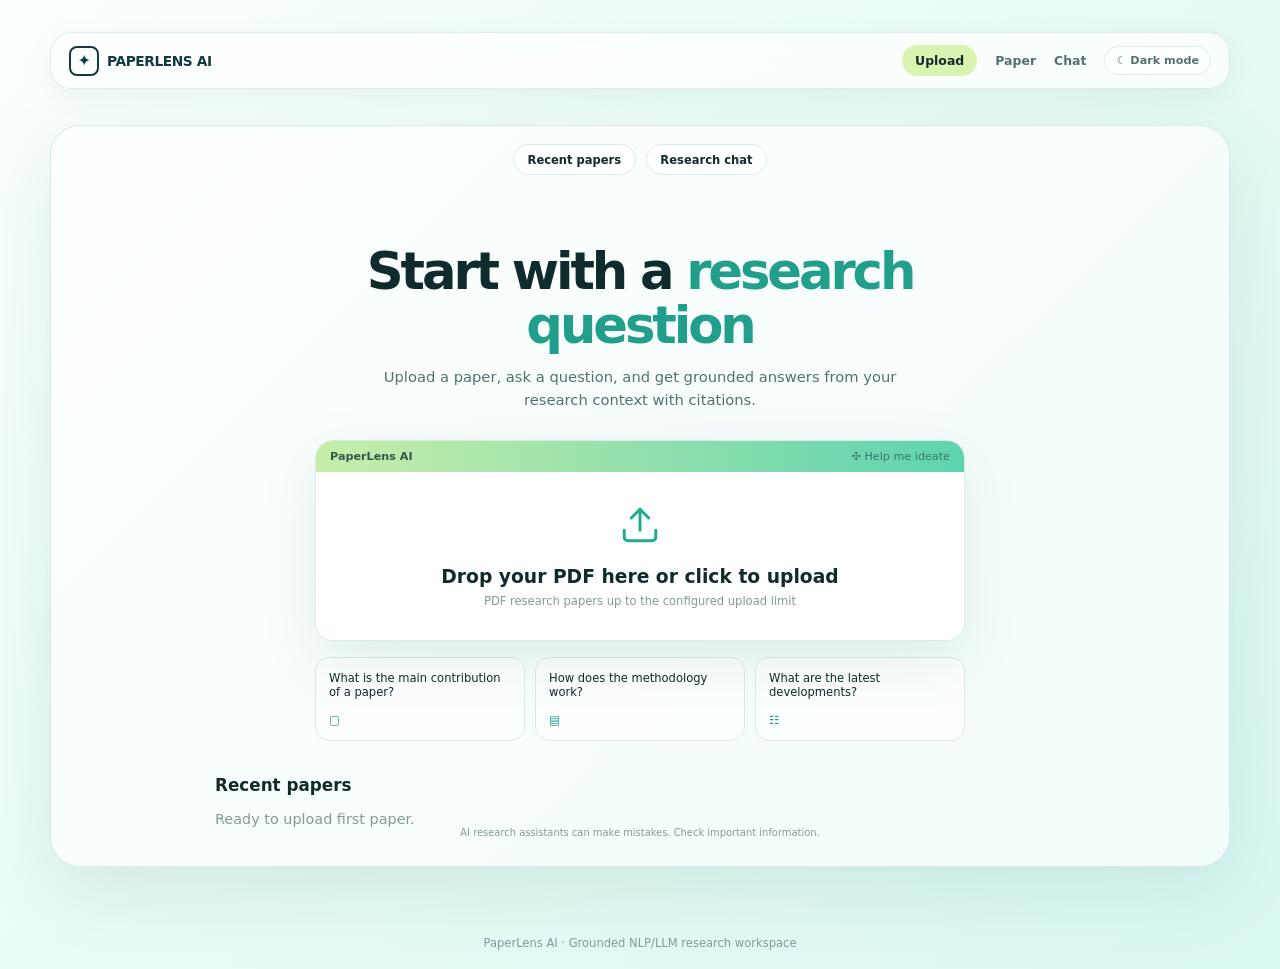
==== commit 07cb6a52: "Rebrand project as PaperLens AI" ====
--- a/frontend/index.html
+++ b/frontend/index.html
@@ -4,14 +4,14 @@
   <meta charset="UTF-8">
   <meta name="viewport" content="width=device-width, initial-scale=1.0">
   <meta name="description" content="Upload and explore research papers with an AI research assistant.">
-  <title>Paper Research Assistant</title>
+  <title>PaperLens AI</title>
   <link rel="preconnect" href="https://fonts.googleapis.com">
   <link href="https://fonts.googleapis.com/css2?family=DM+Sans:wght@400;500;600;700;800&display=swap" rel="stylesheet">
   <link rel="stylesheet" href="css/style.css">
 </head>
 <body>
   <header>
-    <a href="index.html" class="logo"><span class="logo-mark">✦</span> PAPER RESEARCH</a>
+    <a href="index.html" class="logo"><span class="logo-mark">✦</span> PAPERLENS AI</a>
     <nav>
       <a href="index.html" class="active">Upload</a>
       <a href="paper.html">Paper</a>
@@ -32,7 +32,7 @@
       </section>
 
       <div class="landing-composer card">
-        <div class="landing-composer-bar"><strong>Research Assistant</strong><span>✣ Help me ideate</span></div>
+        <div class="landing-composer-bar"><strong>PaperLens AI</strong><span>✣ Help me ideate</span></div>
         <div id="uploadArea" class="upload-area">
           <div class="upload-icon"><svg viewBox="0 0 24 24" fill="none" stroke="currentColor" stroke-width="1.7" stroke-linecap="round" stroke-linejoin="round"><path d="M21 15v4a2 2 0 0 1-2 2H5a2 2 0 0 1-2-2v-4"/><polyline points="17 8 12 3 7 8"/><line x1="12" y1="3" x2="12" y2="15"/></svg></div>
           <h3>Drop your PDF here or click to upload</h3>
@@ -55,7 +55,7 @@
       <p class="chat-disclaimer">AI research assistants can make mistakes. Check important information.</p>
     </section>
   </main>
-  <footer>Paper Research Assistant · Grounded NLP/LLM research workspace</footer>
+  <footer>PaperLens AI · Grounded NLP/LLM research workspace</footer>
 
   <script src="js/api.js"></script>
   <script src="js/theme.js"></script>
--- a/frontend/css/style.css
+++ b/frontend/css/style.css
@@ -91,9 +91,12 @@
 :root[data-theme="dark"] .btn-primary { color: #09201d; background: linear-gradient(135deg, #bde98a 0%, #42cfa9 100%); }
 
 .badge { display: inline-block; padding: 0.25rem 0.6rem; border-radius: 999px; font-size: 0.68rem; font-weight: 800; text-transform: uppercase; letter-spacing: 0.03em; }
-.badge-rag { background: #dff3bc; color: #39734c; border: 1px solid #c5e69d; }
-.badge-web { background: #d6f6ef; color: #168672; border: 1px solid #afe6d7; }
-.badge-hybrid { background: #e8defb; color: #7652a8; border: 1px solid #d6c6f5; }
+.badge-rag { background: linear-gradient(135deg, #e5f8bd, #cceca4); color: #2d6b48; border: 1px solid #b9db86; }
+.badge-web { background: linear-gradient(135deg, #d9f8f0, #bdeadd); color: #117763; border: 1px solid #91d5c2; }
+.badge-hybrid { background: linear-gradient(135deg, #eee5ff, #d9c9f5); color: #69449d; border: 1px solid #c2ade7; }
+:root[data-theme="dark"] .badge-rag { background: linear-gradient(135deg, #355b3d, #284b38); color: #d9f6a9; border-color: #638f57; }
+:root[data-theme="dark"] .badge-web { background: linear-gradient(135deg, #1f564d, #17443f); color: #a8f1dc; border-color: #4d9e8a; }
+:root[data-theme="dark"] .badge-hybrid { background: linear-gradient(135deg, #4b386d, #382a55); color: #e4d2ff; border-color: #8064b2; }
 
 .grid-2 { display: grid; grid-template-columns: repeat(auto-fit, minmax(320px, 1fr)); gap: 1.25rem; }
 .grid-3 { display: grid; grid-template-columns: repeat(auto-fit, minmax(220px, 1fr)); gap: 1rem; }
@@ -106,6 +109,7 @@
 .summary-card::before { content: ''; position: absolute; inset: 0 auto 0 0; width: 4px; background: var(--accent-gradient); }
 .summary-copy { max-width: 920px; color: var(--text-secondary); line-height: 1.8; font-size: 0.92rem; white-space: pre-line; }
 .model-chip { display: inline-flex; margin-top: 16px; padding: 5px 9px; border: 1px solid #d5eade; border-radius: 999px; background: #f1fbf6; color: var(--accent-cyan); font-size: 0.65rem; font-weight: 700; }
+:root[data-theme="dark"] .model-chip { border-color: #397b6c; background: #193b36; color: #9be5ca; }
 .insight-card { min-height: 170px; border-top: 3px solid #dcebe5; }
 .insight-problem { border-top-color: #f5bb58; }
 .insight-method { border-top-color: #49cbb0; }
@@ -115,6 +119,30 @@
 .contributions-card ul { margin: 0; }
 .contributions-card li { margin: 0.55rem 0; color: var(--text-secondary); }
 .loading-row { display: flex; align-items: center; gap: 0.55rem; color: var(--text-muted); font-size: 0.78rem; }
+.section-helper { margin-left: auto; color: var(--text-muted); font-size: 0.65rem; font-weight: 500; }
+.outline-control-btn, .outline-add-btn { border: 1px solid #b9dfce; border-radius: 999px; background: #effaf4; color: #18745b; font: inherit; font-size: 0.66rem; font-weight: 700; cursor: pointer; }
+.outline-control-btn { padding: 5px 8px; }
+.outline-add-btn { padding: 5px 9px; }
+.outline-item { margin: 7px 0; border: 1px solid #dcebe6; border-radius: 12px; background: rgba(248, 255, 252, 0.72); overflow: hidden; }
+.outline-item.level-2 { margin-left: 24px; background: rgba(241, 250, 246, 0.72); }
+.outline-item.level-3, .outline-item.level-4, .outline-item.level-5 { margin-left: 48px; background: rgba(237, 248, 244, 0.68); }
+.outline-item summary { display: flex; align-items: center; justify-content: space-between; gap: 1rem; padding: 12px 14px; cursor: pointer; list-style-position: inside; }
+.outline-item summary::marker { color: var(--accent-cyan); }
+.outline-item summary { transition: background 0.2s ease; }
+.outline-item summary:hover { background: rgba(55, 190, 160, 0.08); }
+.outline-title { color: var(--text-primary); font-size: 0.82rem; font-weight: 700; }
+.outline-meta { color: var(--text-muted); font-size: 0.7rem; white-space: nowrap; }
+.outline-detail { display: flex; align-items: center; justify-content: space-between; gap: 1rem; padding: 9px 14px 10px 32px; border-top: 1px solid #e5f0eb; color: var(--text-muted); font-size: 0.66rem; }
+.outline-detail a { color: var(--accent-cyan); font-weight: 700; text-decoration: none; }
+.outline-detail a:hover { text-decoration: underline; }
+:root[data-theme="dark"] .outline-control-btn,
+:root[data-theme="dark"] .outline-add-btn { border-color: #397b6c; background: #193b36; color: #9be5ca; }
+:root[data-theme="dark"] .outline-item { border-color: var(--border-color); background: rgba(24, 52, 49, 0.78); }
+:root[data-theme="dark"] .outline-item.level-2,
+:root[data-theme="dark"] .outline-item.level-3,
+:root[data-theme="dark"] .outline-item.level-4,
+:root[data-theme="dark"] .outline-item.level-5 { background: rgba(28, 61, 57, 0.7); }
+:root[data-theme="dark"] .outline-detail { border-color: var(--border-color); }
 .question-item { display: flex; align-items: center; justify-content: space-between; gap: 1rem; padding: 14px 0; border-bottom: 1px solid #e4f0eb; }
 .question-item:last-child { border-bottom: 0; }
 .question-item p { max-width: 800px; margin-top: 5px; color: var(--text-primary); font-size: 0.84rem; line-height: 1.5; }
@@ -176,4 +204,8 @@
   .theme-toggle { padding: 6px 8px; font-size: 0.62rem; }
   .landing-topbar { justify-content: center; padding-inline: 10px; }
   .landing-topbar .btn { min-width: 0; }
-}
+  .section-helper { display: none; }
+  .outline-control-btn, .outline-add-btn { padding: 4px 6px; font-size: 0.58rem; }
+  .outline-item.level-2, .outline-item.level-3, .outline-item.level-4, .outline-item.level-5 { margin-left: 12px; }
+  .outline-item summary { align-items: flex-start; flex-direction: column; gap: 4px; }
+}
